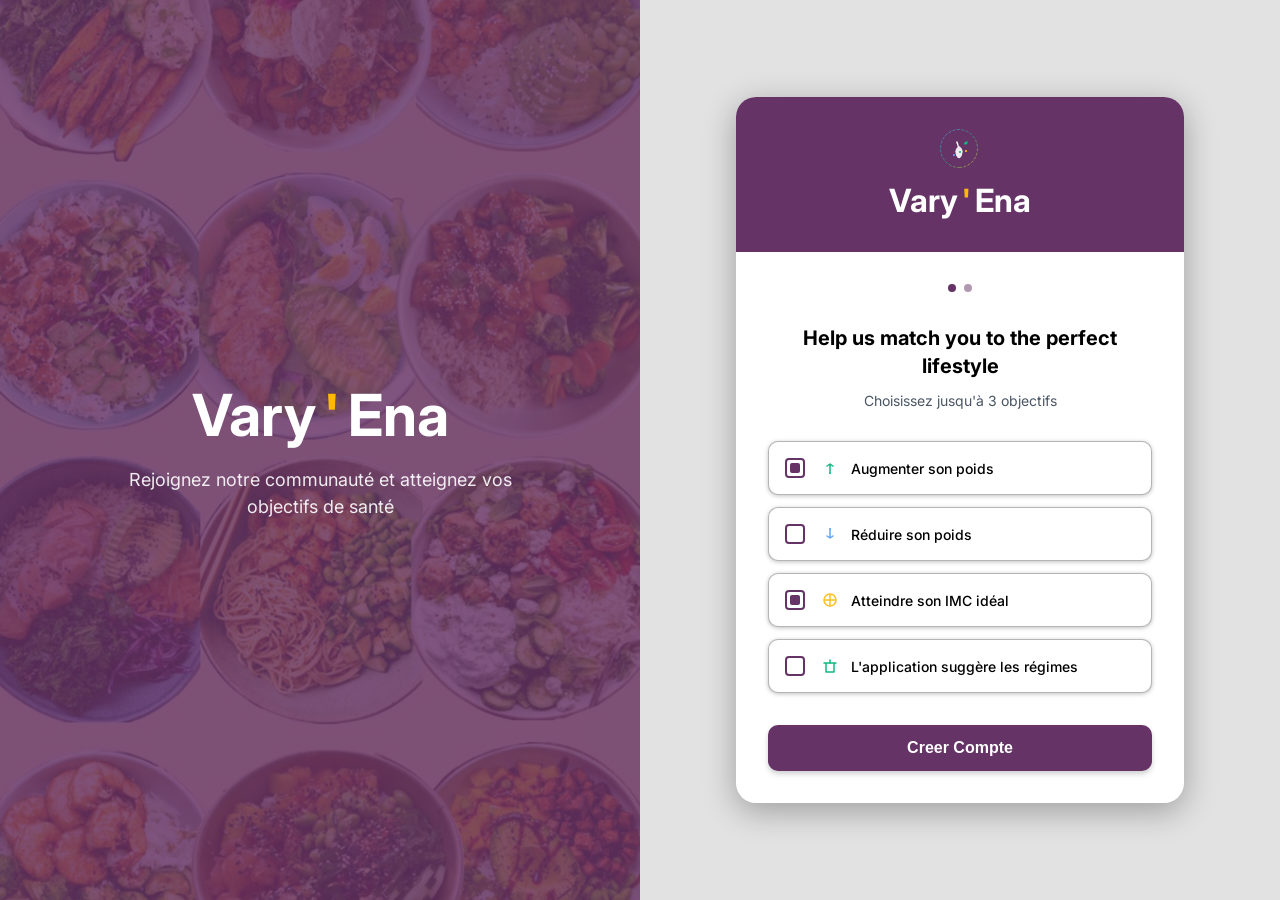
==== template/incs-goal/index.html @ 10a49d18 "[template]inscription" ====
<!DOCTYPE html>
<html lang="en">
<head>
  <meta charset="UTF-8">
  <meta name="viewport" content="width=device-width, initial-scale=1.0">
  <title>Generated Page</title>
  <meta charset="UTF-8">
<meta name="viewport" content="width=device-width, initial-scale=1.0">
<link rel="preconnect" href="https://fonts.googleapis.com">
<link rel="preconnect" href="https://fonts.gstatic.com" crossorigin>
<link href="https://fonts.googleapis.com/css2?family=Inter:wght@400;500;600;700&display=swap" rel="stylesheet">
  <link rel="stylesheet" href="global.css">
  <style id="sections-styles">
/* CSS for section section:Registration */
#registration-section {
    width: 100%;
    min-height: 100vh;
    display: flex;
    justify-content: center;
    background-color: var(--bg-gray);
  }

  .split-layout {
    display: flex;
    width: 100%;
    max-width: 1494px; /* Based on Figma root node width */
    min-height: 100vh;
    background-color: var(--white);
    box-shadow: 0 0 20px rgba(0,0,0,0.05);
  }

  /* Left Panel Styles */
  .left-panel {
    flex: 1;
    max-width: 765px;
    background: linear-gradient(rgba(102, 51, 102, 0.83), rgba(102, 51, 102, 0.83)), url('images/c7860d66b83eb9d06c543aa34ea9bc9aa4727194.png') center/cover no-repeat;
    display: flex;
    flex-direction: column;
    justify-content: center;
    align-items: center;
    padding: 40px;
    text-align: center;
  }

  .left-content {
    display: flex;
    flex-direction: column;
    align-items: center;
    gap: 16px;
    max-width: 448px;
  }

  .logo-large {
    font-size: 58px;
    font-weight: 700;
    margin: 0;
    display: flex;
    align-items: center;
    gap: 8px;
  }

  .text-white { color: var(--white); }
  .text-yellow { color: var(--accent-color); }

  .subtitle {
    color: rgba(255, 255, 255, 0.9);
    font-size: 18px;
    line-height: 1.5;
    margin: 0;
  }

  /* Right Panel Styles */
  .right-panel {
    flex: 1;
    background-color: var(--bg-gray);
    display: flex;
    justify-content: center;
    align-items: center;
    padding: 40px;
  }

  .registration-card {
    width: 100%;
    max-width: 448px;
    background-color: var(--white);
    border-radius: 20px;
    box-shadow: 0px 8px 32px 0px rgba(0, 0, 0, 0.3);
    overflow: hidden;
    display: flex;
    flex-direction: column;
  }

  .card-header {
    background-color: var(--primary-color);
    padding: 32px 0;
    display: flex;
    flex-direction: column;
    align-items: center;
    gap: 12px;
  }

  .logo-icon-wrapper {
    width: 40px;
    height: 40px;
    position: relative;
  }

  .merged-logo-icon {
    position: relative;
    width: 100%;
    height: 100%;
  }

  .icon-part {
    position: absolute;
  }
  .icon-part.base { top: 0; left: 0; width: 38px; height: 39px; }
  .icon-part.detail-1 { top: 16.5px; left: 15px; width: 8px; height: 13.5px; }
  .icon-part.detail-2 { top: 12px; left: 16px; width: 3px; height: 6.5px; }
  .icon-part.detail-3 { top: 11.5px; left: 24px; width: 3.75px; height: 4.625px; }
  .icon-part.detail-4 { top: 25px; left: 13px; width: 2px; height: 2px; }
  .icon-part.detail-5 { top: 22px; left: 19px; width: 2px; height: 2px; }
  .icon-part.detail-6 { top: 20.5px; left: 25px; width: 2px; height: 2px; }

  .logo-small {
    font-size: 32px;
    font-weight: 700;
    display: flex;
    align-items: center;
    gap: 4px;
  }

  .card-body {
    padding: 32px;
    display: flex;
    flex-direction: column;
    align-items: center;
  }

  .pagination {
    display: flex;
    gap: 8px;
    margin-bottom: 32px;
  }

  .dot {
    width: 8px;
    height: 8px;
    border-radius: 50%;
    background-color: var(--primary-color);
    opacity: 0.5;
  }

  .dot.active {
    opacity: 1;
  }

  .form-header {
    text-align: center;
    margin-bottom: 32px;
    width: 100%;
  }

  .form-title {
    font-size: 20px;
    font-weight: 700;
    color: var(--text-dark);
    margin: 0 0 12px 0;
    line-height: 1.4;
  }

  .form-subtitle {
    font-size: 14px;
    color: var(--text-gray);
    margin: 0;
  }

  .options-list {
    width: 100%;
    display: flex;
    flex-direction: column;
    gap: 12px;
    margin-bottom: 32px;
  }

  .goal-option {
    display: flex;
    align-items: center;
    padding: 16px;
    border: 1px solid rgba(0, 0, 0, 0.29);
    border-radius: 10px;
    background-color: var(--white);
    cursor: pointer;
    transition: box-shadow 0.2s ease, border-color 0.2s ease;
    box-shadow: 0px 1px 4px 0px rgba(0, 0, 0, 0.25);
  }

  .goal-option:hover {
    box-shadow: 0px 2px 8px 0px rgba(0, 0, 0, 0.15);
  }

  .hidden-checkbox {
    display: none;
  }

  .custom-checkbox {
    width: 20px;
    height: 20px;
    border: 2px solid var(--primary-color);
    border-radius: 4px;
    display: flex;
    justify-content: center;
    align-items: center;
    margin-right: 16px;
    flex-shrink: 0;
  }

  .checkbox-inner {
    width: 10px;
    height: 10px;
    background-color: transparent;
    border-radius: 2px;
    transition: background-color 0.2s ease;
  }

  .hidden-checkbox:checked + .custom-checkbox .checkbox-inner {
    background-color: var(--primary-color);
  }

  .option-icon {
    width: 18px;
    height: 18px;
    margin-right: 12px;
    flex-shrink: 0;
  }

  .option-text {
    font-size: 14px;
    color: var(--text-dark);
    font-weight: 500;
  }

  .btn-primary {
    width: 100%;
    background-color: var(--primary-color);
    color: var(--white);
    border: none;
    border-radius: 10px;
    padding: 14px;
    font-size: 16px;
    font-weight: 600;
    cursor: pointer;
    box-shadow: 0px 2px 4px 0px rgba(0, 0, 0, 0.1), 0px 4px 6px 0px rgba(0, 0, 0, 0.1);
    transition: opacity 0.2s ease, transform 0.1s ease;
  }

  .btn-primary:hover {
    opacity: 0.9;
  }
  
  .btn-primary:active {
    transform: translateY(1px);
  }

  /* Responsive Design */
  @media (max-width: 992px) {
    .split-layout {
      flex-direction: column;
    }
    
    .left-panel {
      max-width: 100%;
      padding: 60px 20px;
      min-height: 40vh;
    }

    .right-panel {
      padding: 40px 20px;
    }
  }
  
  @media (max-width: 480px) {
    .logo-large {
      font-size: 42px;
    }
    
    .card-body {
      padding: 24px 16px;
    }
  }
  </style>
  <script src="global.js" defer></script>
</head>
<body>
<section id="registration-section">
  <div class="split-layout">
    <!-- Left Panel -->
    <div class="left-panel">
      <div class="left-content">
        <h1 class="logo-large">
          <span class="text-white">Vary</span>
          <span class="text-yellow">'</span>
          <span class="text-white">Ena</span>
        </h1>
        <p class="subtitle">Rejoignez notre communauté et atteignez vos objectifs de santé</p>
      </div>
    </div>

    <!-- Right Panel -->
    <div class="right-panel">
      <div class="registration-card">
        <!-- Card Header -->
        <div class="card-header">
          <div class="logo-icon-wrapper">
            <!--merged image-->
            <div class="merged-logo-icon">
              <img src="images/76_549.svg" alt="Logo Base" class="icon-part base">
              <img src="images/76_552.svg" alt="Logo Detail 1" class="icon-part detail-1">
              <img src="images/76_557.svg" alt="Logo Detail 2" class="icon-part detail-2">
              <img src="images/76_560.svg" alt="Logo Detail 3" class="icon-part detail-3">
              <img src="images/76_563.svg" alt="Logo Detail 4" class="icon-part detail-4">
              <img src="images/76_566.svg" alt="Logo Detail 5" class="icon-part detail-5">
              <img src="images/76_569.svg" alt="Logo Detail 6" class="icon-part detail-6">
            </div>
          </div>
          <div class="logo-small">
            <span class="text-white">Vary</span>
            <span class="text-yellow">'</span>
            <span class="text-white">Ena</span>
          </div>
        </div>

        <!-- Card Body -->
        <div class="card-body">
          <div class="pagination">
            <span class="dot active"></span>
            <span class="dot"></span>
          </div>
          
          <div class="form-header">
            <h2 class="form-title">Help us match you to the perfect lifestyle</h2>
            <p class="form-subtitle">Choisissez jusqu'à 3 objectifs</p>
          </div>

          <div class="options-list">
            <!-- Option 1 -->
            <label class="goal-option">
              <input type="checkbox" checked class="hidden-checkbox">
              <span class="custom-checkbox"><span class="checkbox-inner"></span></span>
              <img src="images/76_594.svg" alt="Increase Weight" class="option-icon">
              <span class="option-text">Augmenter son poids</span>
            </label>
            
            <!-- Option 2 -->
            <label class="goal-option">
              <input type="checkbox" class="hidden-checkbox">
              <span class="custom-checkbox"><span class="checkbox-inner"></span></span>
              <img src="images/76_602.svg" alt="Decrease Weight" class="option-icon">
              <span class="option-text">Réduire son poids</span>
            </label>
            
            <!-- Option 3 -->
            <label class="goal-option">
              <input type="checkbox" checked class="hidden-checkbox">
              <span class="custom-checkbox"><span class="checkbox-inner"></span></span>
              <img src="images/76_611.svg" alt="BMI" class="option-icon">
              <span class="option-text">Atteindre son IMC idéal</span>
            </label>
            
            <!-- Option 4 -->
            <label class="goal-option">
              <input type="checkbox" class="hidden-checkbox">
              <span class="custom-checkbox"><span class="checkbox-inner"></span></span>
              <img src="images/76_619.svg" alt="Diet" class="option-icon">
              <span class="option-text">L'application suggère les régimes</span>
            </label>
          </div>

          <button class="btn-primary">Creer Compte</button>
        </div>
      </div>
    </div>
  </div>
</section>
</body>
</html>
---- template/incs-goal/global.css ----
:root {
  --primary-color: #663366;
  --accent-color: #ffb900;
  --text-dark: #000000;
  --text-gray: #4a5565;
  --bg-gray: #e2e2e2;
  --white: #ffffff;
}

body {
  font-family: 'Inter', sans-serif;
  margin: 0;
  padding: 0;
  box-sizing: border-box;
  background-color: var(--bg-gray);
  -webkit-font-smoothing: antialiased;
  -moz-osx-font-smoothing: grayscale;
}

*, *::before, *::after {
  box-sizing: inherit;
}
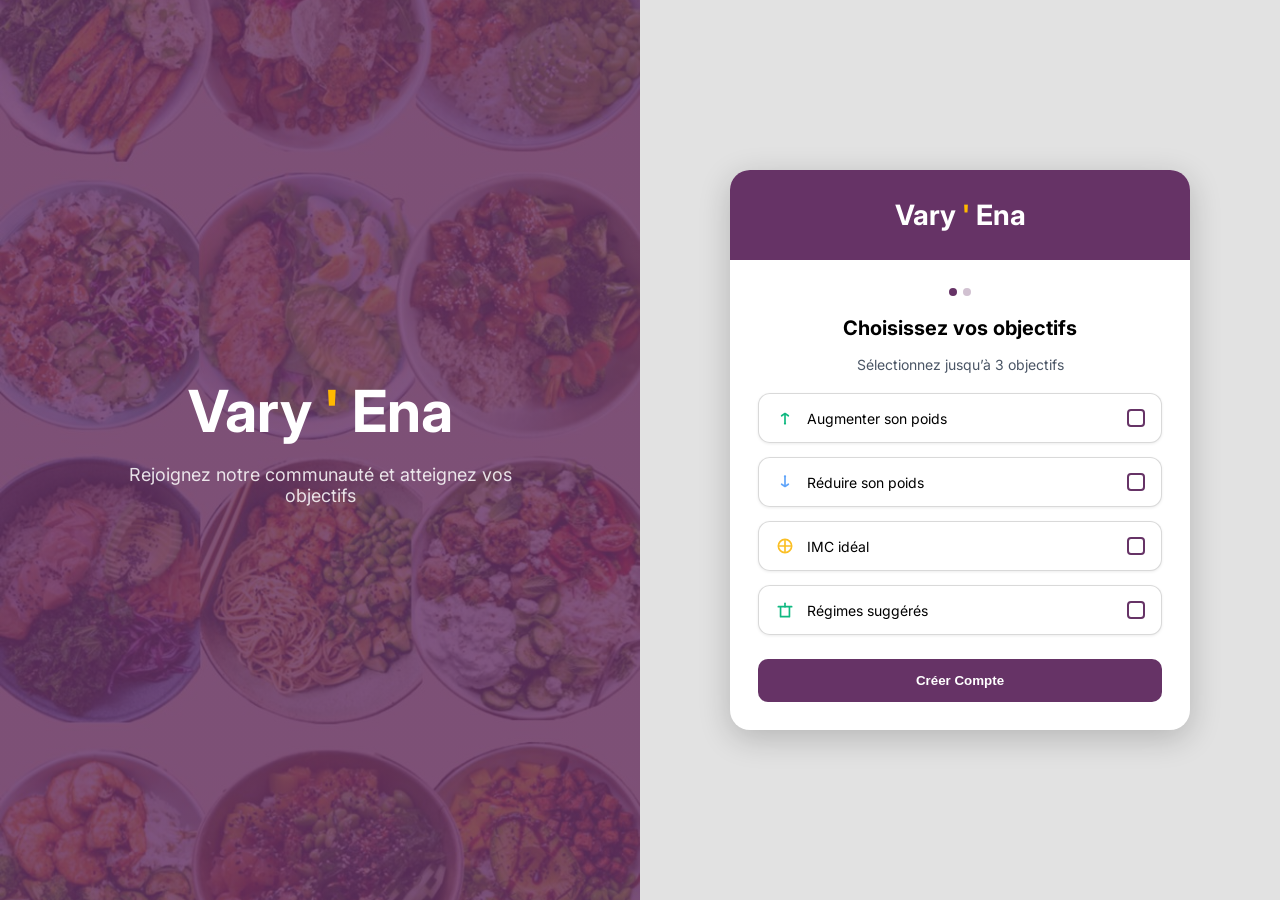
==== commit 0e70fe78: "[template]inscription fix" ====
--- a/template/incs-goal/index.html
+++ b/template/incs-goal/index.html
@@ -1,386 +1,96 @@
 <!DOCTYPE html>
 <html lang="en">
+
 <head>
   <meta charset="UTF-8">
   <meta name="viewport" content="width=device-width, initial-scale=1.0">
-  <title>Generated Page</title>
-  <meta charset="UTF-8">
-<meta name="viewport" content="width=device-width, initial-scale=1.0">
-<link rel="preconnect" href="https://fonts.googleapis.com">
-<link rel="preconnect" href="https://fonts.gstatic.com" crossorigin>
-<link href="https://fonts.googleapis.com/css2?family=Inter:wght@400;500;600;700&display=swap" rel="stylesheet">
-  <link rel="stylesheet" href="global.css">
-  <style id="sections-styles">
-/* CSS for section section:Registration */
-#registration-section {
-    width: 100%;
-    min-height: 100vh;
-    display: flex;
-    justify-content: center;
-    background-color: var(--bg-gray);
-  }
+  <title>Goal Selection</title>
+  <link rel="stylesheet" href="insc-goal.css">
+  <link href="https://fonts.googleapis.com/css2?family=Inter:wght@400;500;600;700&display=swap" rel="stylesheet">
+</head>
 
-  .split-layout {
-    display: flex;
-    width: 100%;
-    max-width: 1494px; /* Based on Figma root node width */
-    min-height: 100vh;
-    background-color: var(--white);
-    box-shadow: 0 0 20px rgba(0,0,0,0.05);
-  }
+<body>
 
-  /* Left Panel Styles */
-  .left-panel {
-    flex: 1;
-    max-width: 765px;
-    background: linear-gradient(rgba(102, 51, 102, 0.83), rgba(102, 51, 102, 0.83)), url('images/c7860d66b83eb9d06c543aa34ea9bc9aa4727194.png') center/cover no-repeat;
-    display: flex;
-    flex-direction: column;
-    justify-content: center;
-    align-items: center;
-    padding: 40px;
-    text-align: center;
-  }
+  <section id="registration-section">
+    <div class="split-layout">
 
-  .left-content {
-    display: flex;
-    flex-direction: column;
-    align-items: center;
-    gap: 16px;
-    max-width: 448px;
-  }
-
-  .logo-large {
-    font-size: 58px;
-    font-weight: 700;
-    margin: 0;
-    display: flex;
-    align-items: center;
-    gap: 8px;
-  }
-
-  .text-white { color: var(--white); }
-  .text-yellow { color: var(--accent-color); }
-
-  .subtitle {
-    color: rgba(255, 255, 255, 0.9);
-    font-size: 18px;
-    line-height: 1.5;
-    margin: 0;
-  }
-
-  /* Right Panel Styles */
-  .right-panel {
-    flex: 1;
-    background-color: var(--bg-gray);
-    display: flex;
-    justify-content: center;
-    align-items: center;
-    padding: 40px;
-  }
-
-  .registration-card {
-    width: 100%;
-    max-width: 448px;
-    background-color: var(--white);
-    border-radius: 20px;
-    box-shadow: 0px 8px 32px 0px rgba(0, 0, 0, 0.3);
-    overflow: hidden;
-    display: flex;
-    flex-direction: column;
-  }
-
-  .card-header {
-    background-color: var(--primary-color);
-    padding: 32px 0;
-    display: flex;
-    flex-direction: column;
-    align-items: center;
-    gap: 12px;
-  }
-
-  .logo-icon-wrapper {
-    width: 40px;
-    height: 40px;
-    position: relative;
-  }
-
-  .merged-logo-icon {
-    position: relative;
-    width: 100%;
-    height: 100%;
-  }
-
-  .icon-part {
-    position: absolute;
-  }
-  .icon-part.base { top: 0; left: 0; width: 38px; height: 39px; }
-  .icon-part.detail-1 { top: 16.5px; left: 15px; width: 8px; height: 13.5px; }
-  .icon-part.detail-2 { top: 12px; left: 16px; width: 3px; height: 6.5px; }
-  .icon-part.detail-3 { top: 11.5px; left: 24px; width: 3.75px; height: 4.625px; }
-  .icon-part.detail-4 { top: 25px; left: 13px; width: 2px; height: 2px; }
-  .icon-part.detail-5 { top: 22px; left: 19px; width: 2px; height: 2px; }
-  .icon-part.detail-6 { top: 20.5px; left: 25px; width: 2px; height: 2px; }
-
-  .logo-small {
-    font-size: 32px;
-    font-weight: 700;
-    display: flex;
-    align-items: center;
-    gap: 4px;
-  }
-
-  .card-body {
-    padding: 32px;
-    display: flex;
-    flex-direction: column;
-    align-items: center;
-  }
-
-  .pagination {
-    display: flex;
-    gap: 8px;
-    margin-bottom: 32px;
-  }
-
-  .dot {
-    width: 8px;
-    height: 8px;
-    border-radius: 50%;
-    background-color: var(--primary-color);
-    opacity: 0.5;
-  }
-
-  .dot.active {
-    opacity: 1;
-  }
-
-  .form-header {
-    text-align: center;
-    margin-bottom: 32px;
-    width: 100%;
-  }
-
-  .form-title {
-    font-size: 20px;
-    font-weight: 700;
-    color: var(--text-dark);
-    margin: 0 0 12px 0;
-    line-height: 1.4;
-  }
-
-  .form-subtitle {
-    font-size: 14px;
-    color: var(--text-gray);
-    margin: 0;
-  }
-
-  .options-list {
-    width: 100%;
-    display: flex;
-    flex-direction: column;
-    gap: 12px;
-    margin-bottom: 32px;
-  }
-
-  .goal-option {
-    display: flex;
-    align-items: center;
-    padding: 16px;
-    border: 1px solid rgba(0, 0, 0, 0.29);
-    border-radius: 10px;
-    background-color: var(--white);
-    cursor: pointer;
-    transition: box-shadow 0.2s ease, border-color 0.2s ease;
-    box-shadow: 0px 1px 4px 0px rgba(0, 0, 0, 0.25);
-  }
-
-  .goal-option:hover {
-    box-shadow: 0px 2px 8px 0px rgba(0, 0, 0, 0.15);
-  }
-
-  .hidden-checkbox {
-    display: none;
-  }
-
-  .custom-checkbox {
-    width: 20px;
-    height: 20px;
-    border: 2px solid var(--primary-color);
-    border-radius: 4px;
-    display: flex;
-    justify-content: center;
-    align-items: center;
-    margin-right: 16px;
-    flex-shrink: 0;
-  }
-
-  .checkbox-inner {
-    width: 10px;
-    height: 10px;
-    background-color: transparent;
-    border-radius: 2px;
-    transition: background-color 0.2s ease;
-  }
-
-  .hidden-checkbox:checked + .custom-checkbox .checkbox-inner {
-    background-color: var(--primary-color);
-  }
-
-  .option-icon {
-    width: 18px;
-    height: 18px;
-    margin-right: 12px;
-    flex-shrink: 0;
-  }
-
-  .option-text {
-    font-size: 14px;
-    color: var(--text-dark);
-    font-weight: 500;
-  }
-
-  .btn-primary {
-    width: 100%;
-    background-color: var(--primary-color);
-    color: var(--white);
-    border: none;
-    border-radius: 10px;
-    padding: 14px;
-    font-size: 16px;
-    font-weight: 600;
-    cursor: pointer;
-    box-shadow: 0px 2px 4px 0px rgba(0, 0, 0, 0.1), 0px 4px 6px 0px rgba(0, 0, 0, 0.1);
-    transition: opacity 0.2s ease, transform 0.1s ease;
-  }
-
-  .btn-primary:hover {
-    opacity: 0.9;
-  }
-  
-  .btn-primary:active {
-    transform: translateY(1px);
-  }
-
-  /* Responsive Design */
-  @media (max-width: 992px) {
-    .split-layout {
-      flex-direction: column;
-    }
-    
-    .left-panel {
-      max-width: 100%;
-      padding: 60px 20px;
-      min-height: 40vh;
-    }
-
-    .right-panel {
-      padding: 40px 20px;
-    }
-  }
-  
-  @media (max-width: 480px) {
-    .logo-large {
-      font-size: 42px;
-    }
-    
-    .card-body {
-      padding: 24px 16px;
-    }
-  }
-  </style>
-  <script src="global.js" defer></script>
-</head>
-<body>
-<section id="registration-section">
-  <div class="split-layout">
-    <!-- Left Panel -->
-    <div class="left-panel">
-      <div class="left-content">
-        <h1 class="logo-large">
-          <span class="text-white">Vary</span>
-          <span class="text-yellow">'</span>
-          <span class="text-white">Ena</span>
-        </h1>
-        <p class="subtitle">Rejoignez notre communauté et atteignez vos objectifs de santé</p>
-      </div>
-    </div>
-
-    <!-- Right Panel -->
-    <div class="right-panel">
-      <div class="registration-card">
-        <!-- Card Header -->
-        <div class="card-header">
-          <div class="logo-icon-wrapper">
-            <!--merged image-->
-            <div class="merged-logo-icon">
-              <img src="images/76_549.svg" alt="Logo Base" class="icon-part base">
-              <img src="images/76_552.svg" alt="Logo Detail 1" class="icon-part detail-1">
-              <img src="images/76_557.svg" alt="Logo Detail 2" class="icon-part detail-2">
-              <img src="images/76_560.svg" alt="Logo Detail 3" class="icon-part detail-3">
-              <img src="images/76_563.svg" alt="Logo Detail 4" class="icon-part detail-4">
-              <img src="images/76_566.svg" alt="Logo Detail 5" class="icon-part detail-5">
-              <img src="images/76_569.svg" alt="Logo Detail 6" class="icon-part detail-6">
-            </div>
-          </div>
-          <div class="logo-small">
+      <!-- LEFT -->
+      <div class="left-panel">
+        <div class="left-content">
+          <h1 class="logo-large">
             <span class="text-white">Vary</span>
             <span class="text-yellow">'</span>
             <span class="text-white">Ena</span>
+          </h1>
+          <p class="subtitle">Rejoignez notre communauté et atteignez vos objectifs</p>
+        </div>
+      </div>
+
+      <!-- RIGHT -->
+      <div class="right-panel">
+        <div class="registration-card">
+
+          <!-- HEADER -->
+          <div class="card-header">
+            <div class="logo-small">
+              <span class="text-white">Vary</span>
+              <span class="text-yellow">'</span>
+              <span class="text-white">Ena</span>
+            </div>
+          </div>
+
+          <!-- BODY -->
+          <div class="card-body">
+
+            <div class="pagination">
+              <span class="dot active"></span>
+              <span class="dot"></span>
+            </div>
+
+            <h2 class="form-title">Choisissez vos objectifs</h2>
+            <p class="form-subtitle">Sélectionnez jusqu’à 3 objectifs</p>
+
+            <div class="options-list">
+
+              <label class="goal-option">
+                <img src="images/76_594.svg" class="option-icon">
+                <span class="option-text">Augmenter son poids</span>
+                <input type="checkbox" class="hidden-checkbox">
+                <span class="custom-checkbox"><span class="checkbox-inner"></span></span>
+              </label>
+
+              <label class="goal-option">
+                <img src="images/76_602.svg" class="option-icon">
+                <span class="option-text">Réduire son poids</span>
+                <input type="checkbox" class="hidden-checkbox">
+                <span class="custom-checkbox"><span class="checkbox-inner"></span></span>
+              </label>
+
+              <label class="goal-option">
+                <img src="images/76_611.svg" class="option-icon">
+                <span class="option-text">IMC idéal</span>
+                <input type="checkbox" class="hidden-checkbox">
+                <span class="custom-checkbox"><span class="checkbox-inner"></span></span>
+              </label>
+
+              <label class="goal-option">
+                <img src="images/76_619.svg" class="option-icon">
+                <span class="option-text">Régimes suggérés</span>
+                <input type="checkbox" class="hidden-checkbox">
+                <span class="custom-checkbox"><span class="checkbox-inner"></span></span>
+              </label>
+
+            </div>
+
+            <button class="btn-primary">Créer Compte</button>
+
           </div>
         </div>
+      </div>
 
-        <!-- Card Body -->
-        <div class="card-body">
-          <div class="pagination">
-            <span class="dot active"></span>
-            <span class="dot"></span>
-          </div>
-          
-          <div class="form-header">
-            <h2 class="form-title">Help us match you to the perfect lifestyle</h2>
-            <p class="form-subtitle">Choisissez jusqu'à 3 objectifs</p>
-          </div>
+    </div>
+  </section>
 
-          <div class="options-list">
-            <!-- Option 1 -->
-            <label class="goal-option">
-              <input type="checkbox" checked class="hidden-checkbox">
-              <span class="custom-checkbox"><span class="checkbox-inner"></span></span>
-              <img src="images/76_594.svg" alt="Increase Weight" class="option-icon">
-              <span class="option-text">Augmenter son poids</span>
-            </label>
-            
-            <!-- Option 2 -->
-            <label class="goal-option">
-              <input type="checkbox" class="hidden-checkbox">
-              <span class="custom-checkbox"><span class="checkbox-inner"></span></span>
-              <img src="images/76_602.svg" alt="Decrease Weight" class="option-icon">
-              <span class="option-text">Réduire son poids</span>
-            </label>
-            
-            <!-- Option 3 -->
-            <label class="goal-option">
-              <input type="checkbox" checked class="hidden-checkbox">
-              <span class="custom-checkbox"><span class="checkbox-inner"></span></span>
-              <img src="images/76_611.svg" alt="BMI" class="option-icon">
-              <span class="option-text">Atteindre son IMC idéal</span>
-            </label>
-            
-            <!-- Option 4 -->
-            <label class="goal-option">
-              <input type="checkbox" class="hidden-checkbox">
-              <span class="custom-checkbox"><span class="checkbox-inner"></span></span>
-              <img src="images/76_619.svg" alt="Diet" class="option-icon">
-              <span class="option-text">L'application suggère les régimes</span>
-            </label>
-          </div>
+</body>
 
-          <button class="btn-primary">Creer Compte</button>
-        </div>
-      </div>
-    </div>
-  </div>
-</section>
-</body>
 </html>
--- a/template/incs-goal/insc-goal.css
+++ b/template/incs-goal/insc-goal.css
@@ -0,0 +1,266 @@
+:root {
+    --primary-color: #663366;
+    --accent-color: #ffb900;
+    --text-dark: #000000;
+    --text-gray: #4a5565;
+    --bg-gray: #e2e2e2;
+    --white: #ffffff;
+}
+
+*,
+*::before,
+*::after {
+    box-sizing: border-box;
+}
+
+body {
+    font-family: 'Inter', sans-serif;
+    margin: 0;
+    padding: 0;
+    background-color: var(--bg-gray);
+}
+
+/* =========================
+   MAIN SPLIT LAYOUT FIX
+========================= */
+
+#registration-section {
+    width: 100%;
+    min-height: 100vh;
+}
+
+.split-layout {
+    display: flex;
+    width: 100%;
+    min-height: 100vh;
+}
+
+/* =========================
+   LEFT PANEL (IMAGE)
+========================= */
+
+.left-panel {
+    flex: 0 0 50%;
+    width: 50%;
+    background: linear-gradient(rgba(102, 51, 102, 0.83),
+            rgba(102, 51, 102, 0.83)),
+        url('images/c7860d66b83eb9d06c543aa34ea9bc9aa4727194.png') center/cover no-repeat;
+
+    display: flex;
+    justify-content: center;
+    align-items: center;
+    text-align: center;
+    padding: 40px;
+}
+
+.left-content {
+    max-width: 450px;
+}
+
+.logo-large {
+    font-size: 58px;
+    font-weight: 700;
+    margin: 0;
+}
+
+.text-white {
+    color: white;
+}
+
+.text-yellow {
+    color: var(--accent-color);
+}
+
+.subtitle {
+    color: rgba(255, 255, 255, 0.85);
+    font-size: 18px;
+}
+
+/* =========================
+   RIGHT PANEL (FORM)
+========================= */
+
+.right-panel {
+    flex: 0 0 50%;
+    width: 50%;
+    display: flex;
+    justify-content: center;
+    align-items: center;
+    padding: 40px;
+    background: var(--bg-gray);
+}
+
+/* CARD */
+.registration-card {
+    width: 100%;
+    max-width: 460px;
+    background: var(--white);
+    border-radius: 20px;
+    box-shadow: 0px 8px 32px rgba(0, 0, 0, 0.2);
+    overflow: hidden;
+}
+
+/* HEADER */
+.card-header {
+    background: var(--primary-color);
+    padding: 28px;
+    text-align: center;
+}
+
+.logo-small {
+    font-size: 28px;
+    font-weight: 700;
+    color: white;
+}
+
+/* BODY */
+.card-body {
+    padding: 28px;
+}
+
+.pagination {
+    display: flex;
+    justify-content: center;
+    gap: 6px;
+    margin-bottom: 20px;
+}
+
+.dot {
+    width: 8px;
+    height: 8px;
+    border-radius: 50%;
+    background: var(--primary-color);
+    opacity: 0.3;
+}
+
+.dot.active {
+    opacity: 1;
+}
+
+.form-title {
+    text-align: center;
+    font-size: 20px;
+    font-weight: 700;
+}
+
+.form-subtitle {
+    text-align: center;
+    font-size: 14px;
+    color: var(--text-gray);
+}
+
+/* =========================
+   GOAL OPTIONS (INSCRIPTION STYLE)
+========================= */
+
+.options-list {
+    display: flex;
+    flex-direction: column;
+    gap: 14px;
+    margin-top: 20px;
+}
+
+.goal-option {
+    display: flex;
+    align-items: center;
+    justify-content: space-between;
+    gap: 12px;
+
+    padding: 14px 16px;
+    border-radius: 12px;
+
+    border: 1px solid rgba(0, 0, 0, 0.15);
+    background: var(--white);
+
+    cursor: pointer;
+    transition: 0.2s ease;
+
+    box-shadow: 0px 1px 3px rgba(0, 0, 0, 0.08);
+}
+
+.goal-option:hover {
+    border-color: var(--primary-color);
+    box-shadow: 0px 2px 10px rgba(102, 51, 102, 0.15);
+}
+
+/* ICON */
+.option-icon {
+    width: 20px;
+    height: 20px;
+}
+
+/* TEXT */
+.option-text {
+    flex: 1;
+    font-size: 14px;
+    color: var(--text-dark);
+}
+
+/* HIDE CHECKBOX */
+.hidden-checkbox {
+    display: none;
+}
+
+/* CUSTOM CHECK */
+.custom-checkbox {
+    width: 18px;
+    height: 18px;
+    border: 2px solid var(--primary-color);
+    border-radius: 4px;
+    display: flex;
+    align-items: center;
+    justify-content: center;
+}
+
+.checkbox-inner {
+    width: 10px;
+    height: 10px;
+    background: transparent;
+    border-radius: 2px;
+}
+
+.hidden-checkbox:checked+.custom-checkbox .checkbox-inner {
+    background: var(--primary-color);
+}
+
+/* SELECTED STATE */
+.goal-option:has(.hidden-checkbox:checked) {
+    border-color: var(--primary-color);
+    background: rgba(102, 51, 102, 0.06);
+}
+
+/* BUTTON */
+.btn-primary {
+    width: 100%;
+    margin-top: 24px;
+    padding: 14px;
+
+    background: var(--primary-color);
+    color: white;
+
+    border: none;
+    border-radius: 10px;
+
+    font-weight: 600;
+    cursor: pointer;
+}
+
+/* =========================
+   RESPONSIVE
+========================= */
+
+@media (max-width: 992px) {
+    .split-layout {
+        flex-direction: column;
+    }
+
+    .left-panel,
+    .right-panel {
+        flex: 1;
+        width: 100%;
+    }
+
+    .registration-card {
+        max-width: 100%;
+    }
+}
